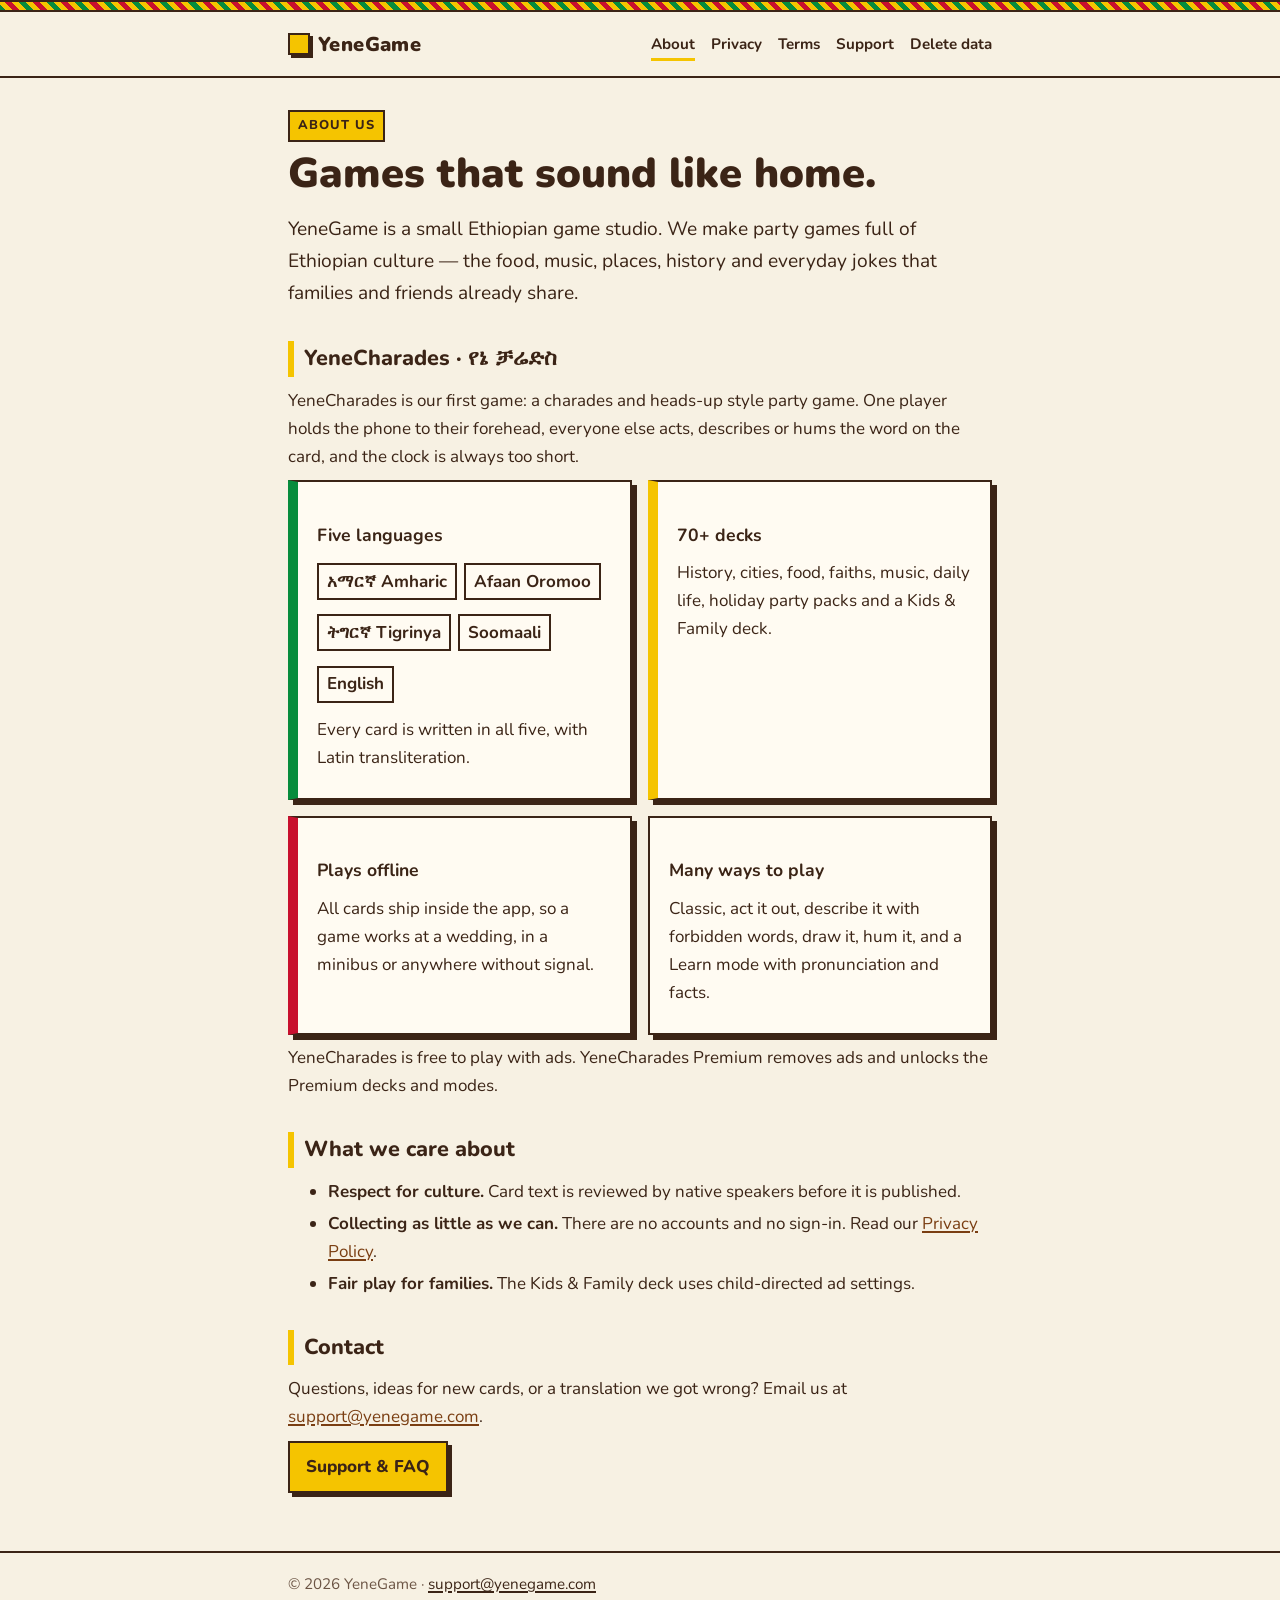
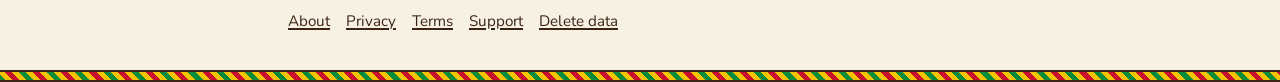
==== index.html @ f928cd28 "Add YeneGame about, privacy, terms, support and data deletion pages Co-Authored-By: Claude Opus 5.5 " ====
<!doctype html>
<html lang="en">
<head>
<meta charset="utf-8">
<meta name="viewport" content="width=device-width, initial-scale=1">
<title>YeneGame — About us</title>
<meta name="description" content="YeneGame is a small Ethiopian game studio making culture-rich party games, starting with YeneCharades.">
<meta name="theme-color" content="#F7F1E3" media="(prefers-color-scheme: light)">
<meta name="theme-color" content="#1C130D" media="(prefers-color-scheme: dark)">
<link rel="icon" href="data:image/svg+xml,%3Csvg xmlns='http://www.w3.org/2000/svg' viewBox='0 0 16 16'%3E%3Crect width='16' height='16' fill='%233B2416'/%3E%3Crect x='3' y='3' width='10' height='10' fill='%23F5C400'/%3E%3C/svg%3E">
<link rel="preconnect" href="https://fonts.googleapis.com">
<link rel="preconnect" href="https://fonts.gstatic.com" crossorigin>
<link rel="stylesheet" href="https://fonts.googleapis.com/css2?family=Nunito:wght@400;700;800;900&display=swap">
<link rel="stylesheet" href="style.css">
</head>
<body>
<a class="skip" href="#main">Skip to content</a>
<div class="tibeb" aria-hidden="true"></div>
<header class="site"><div class="wrap">
<a class="brand" href=""><span class="mark" aria-hidden="true"></span>YeneGame</a>
<nav aria-label="Main"><ul><li><a href="" aria-current="page">About</a></li><li><a href="privacy/">Privacy</a></li><li><a href="terms/">Terms</a></li><li><a href="support/">Support</a></li><li><a href="delete-data/">Delete data</a></li></ul></nav>
</div></header>
<main id="main"><div class="wrap">
<span class="eyebrow">About us</span>
<h1>Games that sound like home.</h1>
<p class="lead">YeneGame is a small Ethiopian game studio. We make party games full of Ethiopian culture &mdash; the food, music, places, history and everyday jokes that families and friends already share.</p>

<h2>YeneCharades <span lang="am">&middot; የኔ ቻሬድስ</span></h2>
<p>YeneCharades is our first game: a charades and heads-up style party game. One player holds the phone to their forehead, everyone else acts, describes or hums the word on the card, and the clock is always too short.</p>
<div class="grid">
  <div class="card green"><h3>Five languages</h3>
  <ul class="langs"><li lang="am">አማርኛ Amharic</li><li lang="om">Afaan Oromoo</li><li lang="ti">ትግርኛ Tigrinya</li><li lang="so">Soomaali</li><li>English</li></ul>
  <p>Every card is written in all five, with Latin transliteration.</p></div>
  <div class="card gold"><h3>70+ decks</h3><p>History, cities, food, faiths, music, daily life, holiday party packs and a Kids &amp; Family deck.</p></div>
  <div class="card red"><h3>Plays offline</h3><p>All cards ship inside the app, so a game works at a wedding, in a minibus or anywhere without signal.</p></div>
  <div class="card"><h3>Many ways to play</h3><p>Classic, act it out, describe it with forbidden words, draw it, hum it, and a Learn mode with pronunciation and facts.</p></div>
</div>
<p>YeneCharades is free to play with ads. YeneCharades Premium removes ads and unlocks the Premium decks and modes.</p>

<h2>What we care about</h2>
<ul>
<li><strong>Respect for culture.</strong> Card text is reviewed by native speakers before it is published.</li>
<li><strong>Collecting as little as we can.</strong> There are no accounts and no sign-in. Read our <a href="privacy/">Privacy Policy</a>.</li>
<li><strong>Fair play for families.</strong> The Kids &amp; Family deck uses child-directed ad settings.</li>
</ul>

<h2>Contact</h2>
<p>Questions, ideas for new cards, or a translation we got wrong? Email us at <a href="mailto:support@yenegame.com">support@yenegame.com</a>.</p>
<p><a class="btn" href="support/">Support &amp; FAQ</a></p>
</div></main>
<footer class="site"><div class="wrap">
<div>&copy; 2026 YeneGame &middot; <a href="mailto:support@yenegame.com">support@yenegame.com</a></div>
<ul><li><a href="">About</a></li><li><a href="privacy/">Privacy</a></li><li><a href="terms/">Terms</a></li><li><a href="support/">Support</a></li><li><a href="delete-data/">Delete data</a></li></ul>
</div></footer>
<div class="tibeb" aria-hidden="true"></div>
</body>
</html>
---- style.css ----
:root{
  --bg:#F7F1E3;--surface:#FFFBF2;--ink:#3B2416;--muted:#6B5444;--line:#3B2416;
  --gold:#F5C400;--green:#078C3C;--red:#C8102E;--link:#7A3E12;
  color-scheme:light dark;
}
@media (prefers-color-scheme:dark){
  :root{--bg:#1C130D;--surface:#2A1D14;--ink:#F7F1E3;--muted:#CDBBA6;--line:#F7F1E3;--link:#F5C400;}
}
*,*::before,*::after{box-sizing:border-box;border-radius:0!important}
html{-webkit-text-size-adjust:100%}
body{margin:0;background:var(--bg);color:var(--ink);font:400 1.0625rem/1.65 "Nunito",system-ui,-apple-system,"Segoe UI",Roboto,"Noto Sans Ethiopic",sans-serif}
.tibeb{height:12px;background:
  linear-gradient(var(--line) 0 0) top/100% 2px no-repeat,
  linear-gradient(var(--line) 0 0) bottom/100% 2px no-repeat,
  repeating-linear-gradient(45deg,var(--green) 0 5px,var(--gold) 5px 10px,var(--red) 10px 15px,var(--gold) 15px 20px)}
.wrap{max-width:46rem;margin:0 auto;padding:0 16px}
header.site{border-bottom:2px solid var(--line)}
header.site .wrap{display:flex;flex-wrap:wrap;align-items:center;justify-content:space-between;gap:.5rem 1rem;padding-top:14px;padding-bottom:14px}
.brand{font-weight:900;font-size:1.25rem;letter-spacing:.02em;color:var(--ink);text-decoration:none;display:flex;align-items:center;gap:.5rem}
.brand .mark{width:22px;height:22px;background:var(--gold);border:2px solid var(--line);display:inline-block;box-shadow:3px 3px 0 var(--line)}
nav ul{list-style:none;margin:0;padding:0;display:flex;flex-wrap:wrap;gap:.25rem 1rem}
nav a{color:var(--ink);text-decoration:none;font-weight:700;font-size:.95rem;padding:.25rem 0;border-bottom:3px solid transparent}
nav a:hover,nav a[aria-current=page]{border-bottom-color:var(--gold)}
main{padding:2rem 0 3rem}
h1{font-size:clamp(1.9rem,6vw,2.6rem);line-height:1.15;margin:.2em 0 .4em;font-weight:900}
h2{font-size:1.35rem;margin:2rem 0 .5rem;font-weight:800;padding-left:.6rem;border-left:6px solid var(--gold)}
h3{font-size:1.1rem;margin:1.4rem 0 .3rem}
p,ul,ol{margin:.6rem 0}
li{margin:.25rem 0}
a{color:var(--link);text-decoration-thickness:2px;text-underline-offset:2px}
a:focus-visible{outline:3px solid var(--gold);outline-offset:2px}
.eyebrow{display:inline-block;background:var(--gold);color:#3B2416;font-weight:800;font-size:.8rem;letter-spacing:.08em;text-transform:uppercase;padding:.2rem .5rem;border:2px solid var(--line)}
.meta{color:var(--muted);font-size:.95rem}
.lead{font-size:1.2rem}
.card{background:var(--surface);border:2px solid var(--line);box-shadow:5px 5px 0 var(--line);padding:1rem 1.2rem;margin:1.4rem 0}
.card.green{border-left:10px solid var(--green)}
.card.red{border-left:10px solid var(--red)}
.card.gold{border-left:10px solid var(--gold)}
.grid{display:grid;gap:1rem;grid-template-columns:1fr}
@media (min-width:600px){.grid{grid-template-columns:1fr 1fr}}
.grid .card{margin:0}
.btn{display:inline-block;background:var(--gold);color:#3B2416;font-weight:800;text-decoration:none;padding:.65rem 1rem;border:2px solid var(--line);box-shadow:4px 4px 0 var(--line);min-height:44px}
.btn:active{transform:translate(2px,2px);box-shadow:2px 2px 0 var(--line)}
table{border-collapse:collapse;width:100%;margin:1rem 0;font-size:.95rem}
th,td{border:2px solid var(--line);padding:.5rem .6rem;text-align:left;vertical-align:top}
th{background:var(--surface)}
.table-scroll{overflow-x:auto}
.toc{font-size:.95rem}
.langs{display:flex;flex-wrap:wrap;gap:.4rem;padding:0;list-style:none}
.langs li{border:2px solid var(--line);padding:.15rem .5rem;font-weight:700;background:var(--surface)}
footer.site{border-top:2px solid var(--line);padding:1.2rem 0 2rem;font-size:.95rem;color:var(--muted)}
footer.site ul{list-style:none;padding:0;margin:.5rem 0 0;display:flex;flex-wrap:wrap;gap:.25rem 1rem}
footer.site a{color:var(--ink)}
.skip{position:absolute;left:-999px}
.skip:focus{left:16px;top:8px;background:var(--gold);color:#3B2416;padding:.4rem .7rem;z-index:9}
@media (prefers-reduced-motion:reduce){*{transition:none!important}}
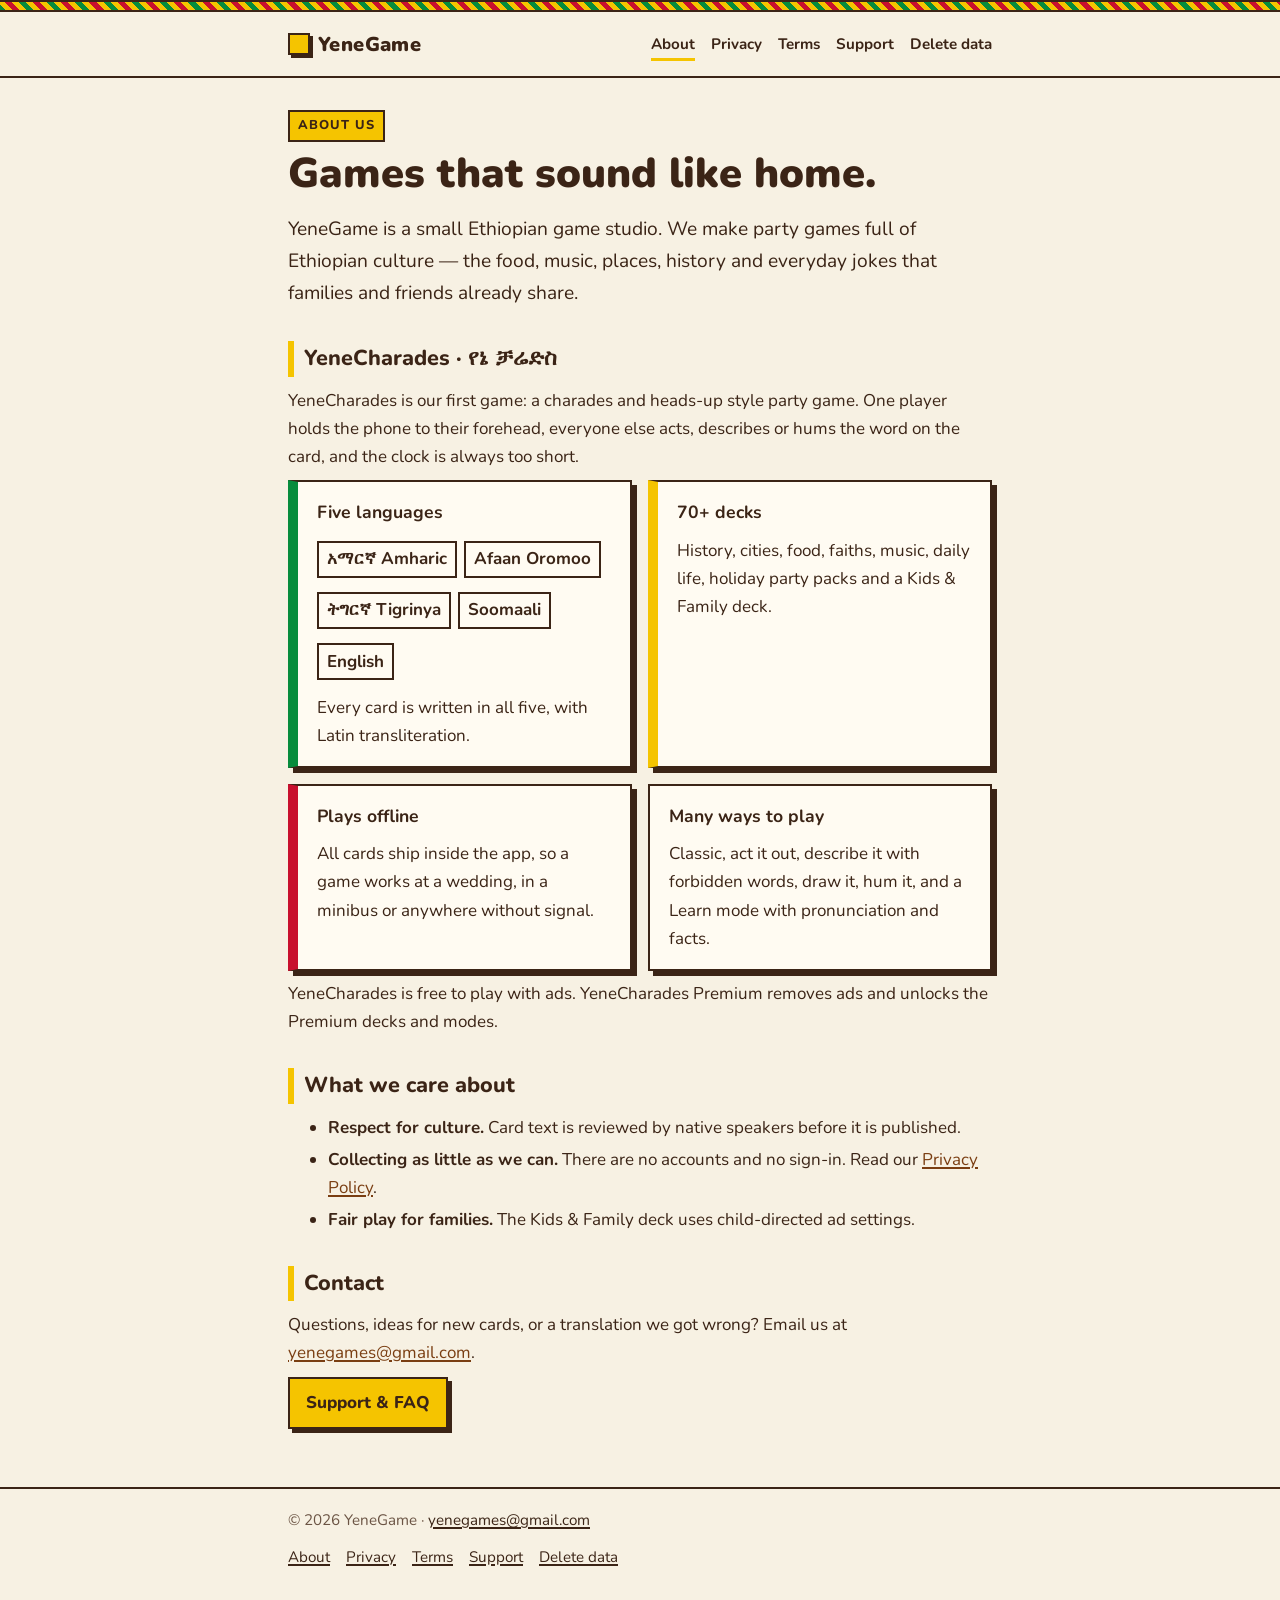
==== commit bd0545f4: "Use yenegames@gmail.com as the support address Co-Authored-By: Claude Opus 5.5 <noreply@anthropic.co" ====
--- a/index.html
+++ b/index.html
@@ -45,11 +45,11 @@
 </ul>
 
 <h2>Contact</h2>
-<p>Questions, ideas for new cards, or a translation we got wrong? Email us at <a href="mailto:support@yenegame.com">support@yenegame.com</a>.</p>
+<p>Questions, ideas for new cards, or a translation we got wrong? Email us at <a href="mailto:yenegames@gmail.com">yenegames@gmail.com</a>.</p>
 <p><a class="btn" href="support/">Support &amp; FAQ</a></p>
 </div></main>
 <footer class="site"><div class="wrap">
-<div>&copy; 2026 YeneGame &middot; <a href="mailto:support@yenegame.com">support@yenegame.com</a></div>
+<div>&copy; 2026 YeneGame &middot; <a href="mailto:yenegames@gmail.com">yenegames@gmail.com</a></div>
 <ul><li><a href="">About</a></li><li><a href="privacy/">Privacy</a></li><li><a href="terms/">Terms</a></li><li><a href="support/">Support</a></li><li><a href="delete-data/">Delete data</a></li></ul>
 </div></footer>
 <div class="tibeb" aria-hidden="true"></div>
--- a/style.css
+++ b/style.css
@@ -54,3 +54,4 @@
 .skip{position:absolute;left:-999px}
 .skip:focus{left:16px;top:8px;background:var(--gold);color:#3B2416;padding:.4rem .7rem;z-index:9}
 @media (prefers-reduced-motion:reduce){*{transition:none!important}}
+.card>:first-child{margin-top:0}.card>:last-child{margin-bottom:0}
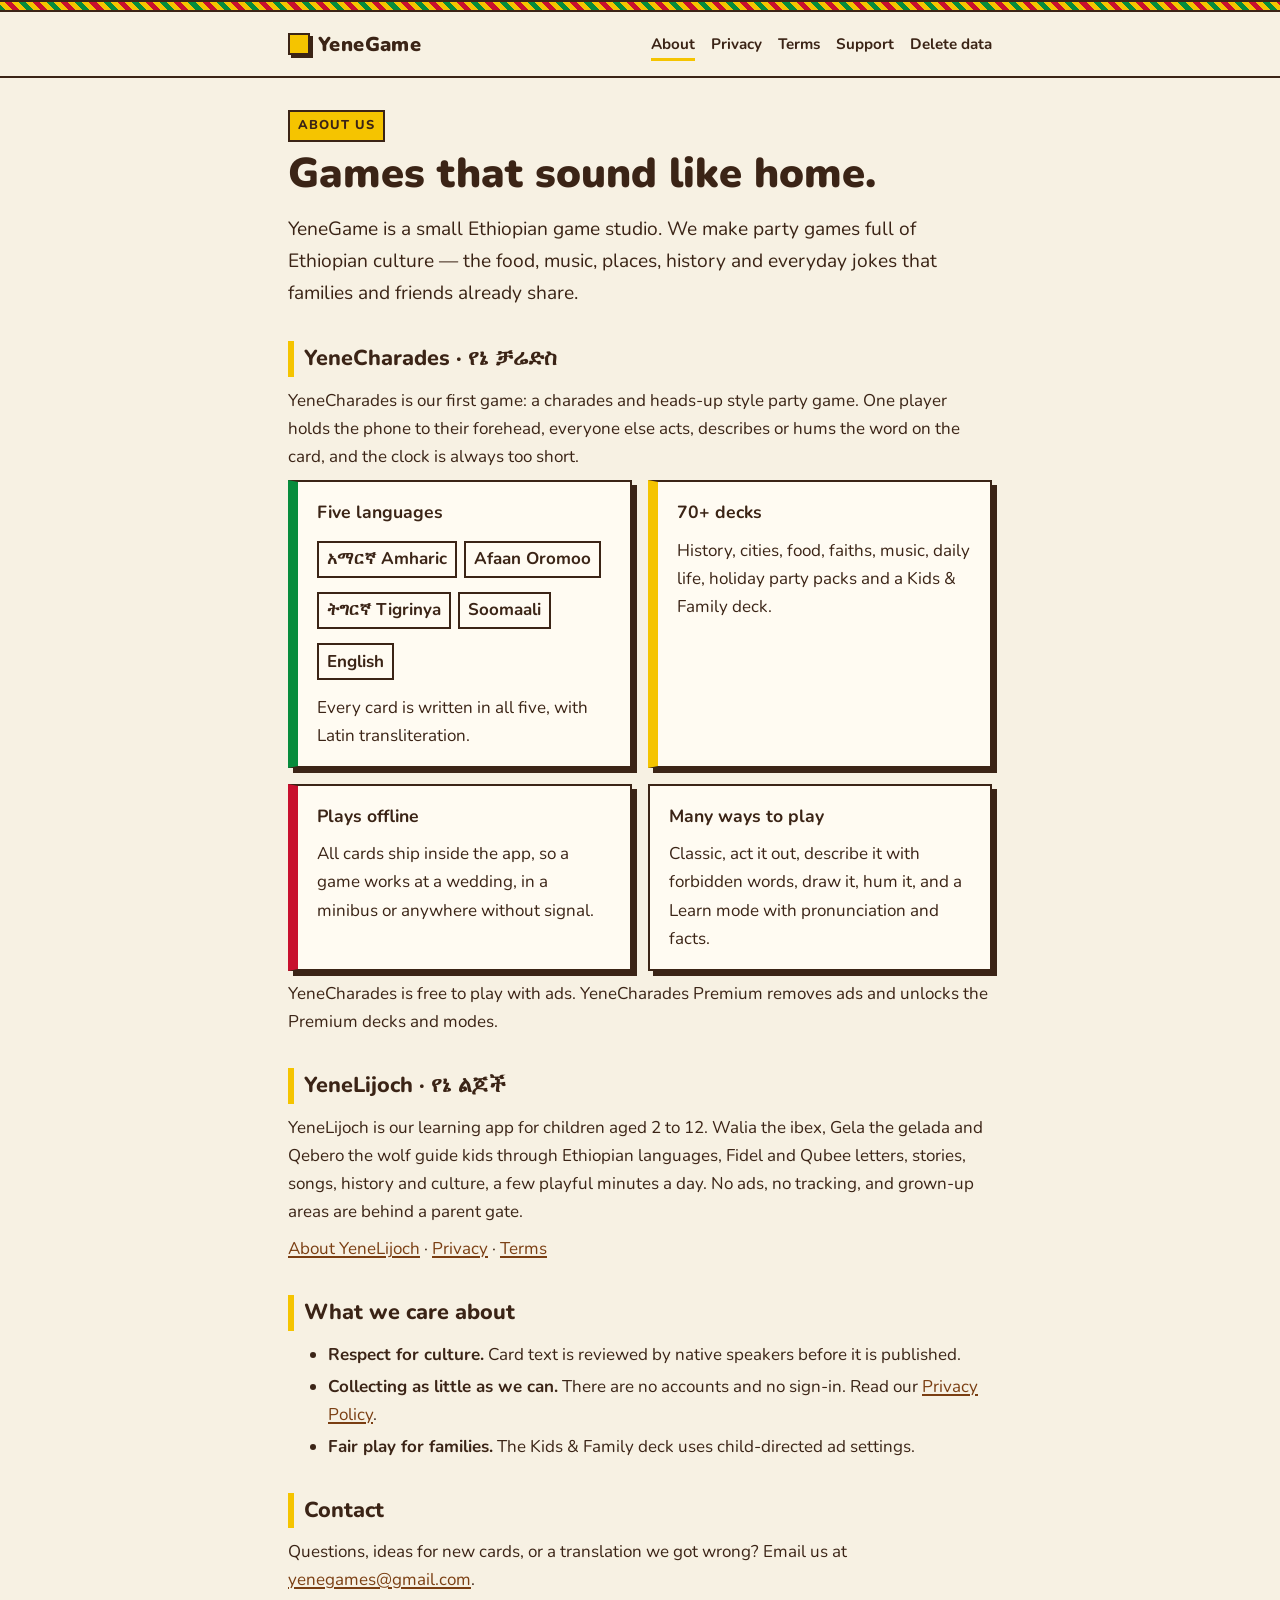
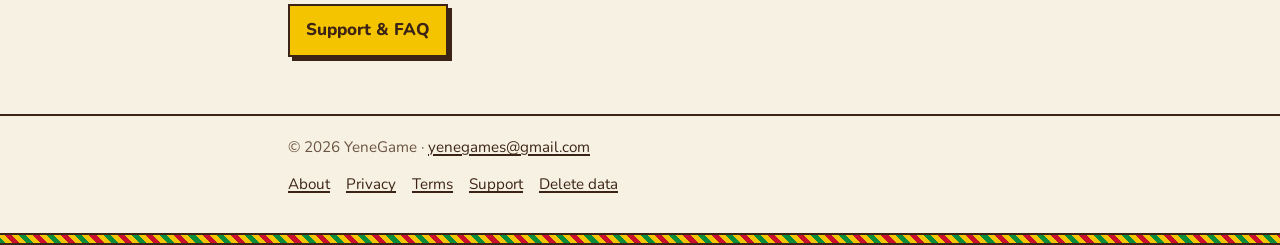
==== commit afc7d0be: "Add YeneLijoch pages: about, privacy policy, terms, delete data Co-Authored-By: Claude Opus 5.5 <nor" ====
--- a/index.html
+++ b/index.html
@@ -37,6 +37,10 @@
 </div>
 <p>YeneCharades is free to play with ads. YeneCharades Premium removes ads and unlocks the Premium decks and modes.</p>
 
+<h2>YeneLijoch <span lang="am">&middot; የኔ ልጆች</span></h2>
+<p>YeneLijoch is our learning app for children aged 2 to 12. Walia the ibex, Gela the gelada and Qebero the wolf guide kids through Ethiopian languages, Fidel and Qubee letters, stories, songs, history and culture, a few playful minutes a day. No ads, no tracking, and grown-up areas are behind a parent gate.</p>
+<p><a href="yenelijoch/">About YeneLijoch</a> &middot; <a href="yenelijoch/privacy/">Privacy</a> &middot; <a href="yenelijoch/terms/">Terms</a></p>
+
 <h2>What we care about</h2>
 <ul>
 <li><strong>Respect for culture.</strong> Card text is reviewed by native speakers before it is published.</li>
